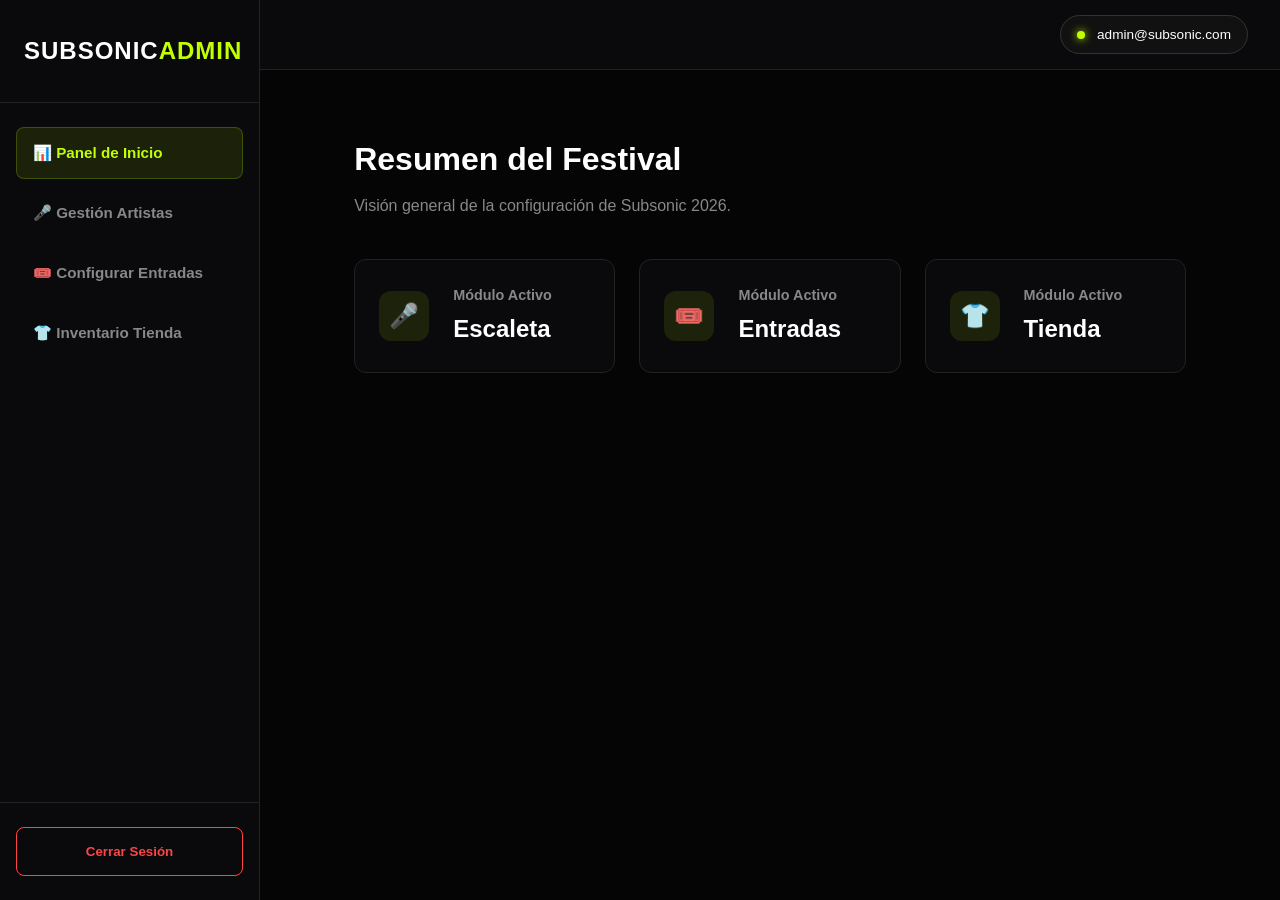
==== view/admin.html @ c521c9be "Panel de admin" ====
<!DOCTYPE html>
<html lang="es">
<head>
    <meta charset="UTF-8">
    <meta name="viewport" content="width=device-width, initial-scale=1.0">
    <title>Dashboard Admin | Subsonic</title>
    <link rel="stylesheet" href="style.css">
    <style>
        /* Estilos base del Dashboard */
        body { margin: 0; padding: 0; background-color: #050505; color: #fff; font-family: system-ui, -apple-system, sans-serif; overflow: hidden; }
        .dashboard-layout { display: flex; height: 100vh; width: 100vw; }
        
        /* Barra Lateral */
        .sidebar { width: 260px; background: #0a0a0c; border-right: 1px solid #222; display: flex; flex-direction: column; }
        .sidebar-brand { padding: 2rem 1.5rem; font-size: 1.5rem; font-weight: 800; letter-spacing: 1px; color: #fff; border-bottom: 1px solid #222; }
        .sidebar-brand span { color: #c2ff00; }
        .sidebar-nav { padding: 1.5rem 1rem; flex: 1; display: flex; flex-direction: column; gap: 0.5rem; }
        .nav-btn { display: flex; align-items: center; gap: 1rem; width: 100%; padding: 1rem; background: transparent; border: 1px solid transparent; color: #888; text-align: left; cursor: pointer; border-radius: 8px; font-size: 0.95rem; font-weight: 600; transition: all 0.2s ease; }
        .nav-btn:hover { color: #fff; background: #111; }
        .nav-btn.active { background: rgba(194, 255, 0, 0.1); color: #c2ff00; border: 1px solid rgba(194, 255, 0, 0.2); }
        .sidebar-footer { padding: 1.5rem 1rem; border-top: 1px solid #222; }
        .logout-btn { width: 100%; padding: 1rem; background: transparent; border: 1px solid #ff4444; color: #ff4444; border-radius: 8px; font-weight: bold; cursor: pointer; transition: 0.2s; }
        .logout-btn:hover { background: #ff4444; color: #fff; }

        /* Área Principal */
        .main-wrapper { flex: 1; display: flex; flex-direction: column; background: #050505; }
        .topbar { height: 70px; border-bottom: 1px solid #222; display: flex; justify-content: flex-end; align-items: center; padding: 0 2rem; background: #0a0a0c; }
        .admin-badge { display: flex; align-items: center; gap: 0.75rem; background: #111; padding: 0.5rem 1rem; border-radius: 50px; border: 1px solid #333; font-size: 0.85rem; }
        .admin-badge .dot { width: 8px; height: 8px; background: #c2ff00; border-radius: 50%; box-shadow: 0 0 8px #c2ff00; }

        /* Espacio de trabajo */
        .workspace { padding: 3rem; overflow-y: auto; height: calc(100vh - 70px); box-sizing: border-box; }
        .admin-section { display: none; animation: fadeIn 0.3s ease; }
        .admin-section.active { display: block; }
        @keyframes fadeIn { from { opacity: 0; transform: translateY(10px); } to { opacity: 1; transform: translateY(0); } }

        /* Tarjetas y Formularios */
        .section-header { margin-bottom: 2.5rem; }
        .section-header h2 { margin: 0; font-size: 2rem; font-weight: 700; }
        .section-header p { color: #888; margin-top: 0.5rem; }
        
        .card { background: #0a0a0c; border: 1px solid #222; border-radius: 12px; padding: 2.5rem; max-width: 600px; box-shadow: 0 10px 30px rgba(0,0,0,0.5); }
        .form-row { margin-bottom: 1.5rem; }
        .form-row label { display: block; margin-bottom: 0.5rem; color: #aaa; font-size: 0.85rem; text-transform: uppercase; letter-spacing: 1px; font-weight: 600; }
        .form-row input, .form-row select { width: 100%; padding: 1rem; background: #050505; border: 1px solid #333; color: white; border-radius: 8px; font-family: inherit; font-size: 1rem; box-sizing: border-box; transition: 0.2s; }
        .form-row input:focus, .form-row select:focus { outline: none; border-color: #c2ff00; box-shadow: 0 0 0 1px #c2ff00; }
        .submit-btn { background: #c2ff00; color: #000; padding: 1rem 2rem; border: none; border-radius: 8px; font-weight: 800; font-size: 1rem; width: 100%; cursor: pointer; transition: 0.2s; text-transform: uppercase; letter-spacing: 1px; }
        .submit-btn:hover { background: #a8dd00; transform: translateY(-2px); }

        /* Grid de inicio rápido */
        .stats-grid { display: grid; grid-template-columns: repeat(auto-fit, minmax(250px, 1fr)); gap: 1.5rem; margin-top: 2rem; }
        .stat-card { background: #0a0a0c; border: 1px solid #222; padding: 1.5rem; border-radius: 12px; display: flex; align-items: center; gap: 1.5rem; }
        .stat-icon { width: 50px; height: 50px; background: rgba(194, 255, 0, 0.1); color: #c2ff00; display: flex; align-items: center; justify-content: center; border-radius: 12px; font-size: 1.5rem; }
        .stat-info h4 { margin: 0; color: #888; font-size: 0.9rem; font-weight: 600; }
        .stat-info p { margin: 0.2rem 0 0 0; font-size: 1.5rem; font-weight: bold; }
    </style>
</head>
<body>

    <div class="dashboard-layout">
        <!-- BARRA LATERAL -->
        <aside class="sidebar">
            <div class="sidebar-brand">
                SUBSONIC<span>ADMIN</span>
            </div>
            <nav class="sidebar-nav">
                <button class="nav-btn active" onclick="cambiarPestana('inicio', this)">
                    📊 Panel de Inicio
                </button>
                <button class="nav-btn" onclick="cambiarPestana('artistas', this)">
                    🎤 Gestión Artistas
                </button>
                <button class="nav-btn" onclick="cambiarPestana('entradas', this)">
                    🎟️ Configurar Entradas
                </button>
                <button class="nav-btn" onclick="cambiarPestana('tienda', this)">
                    👕 Inventario Tienda
                </button>
            </nav>
            <div class="sidebar-footer">
                <button class="logout-btn" onclick="cerrarSesionAdmin()">Cerrar Sesión</button>
            </div>
        </aside>

        <!-- ÁREA PRINCIPAL -->
        <div class="main-wrapper">
            <!-- BARRA SUPERIOR -->
            <header class="topbar">
                <div class="admin-badge">
                    <span class="dot"></span>
                    admin@subsonic.com
                </div>
            </header>

            <!-- ESPACIO DE TRABAJO -->
            <main class="workspace">
                
                <!-- SECCIÓN: INICIO (Dashboard) -->
                <section id="inicio" class="admin-section active">
                    <div class="section-header">
                        <h2>Resumen del Festival</h2>
                        <p>Visión general de la configuración de Subsonic 2026.</p>
                    </div>
                    <div class="stats-grid">
                        <div class="stat-card">
                            <div class="stat-icon">🎤</div>
                            <div class="stat-info"><h4>Módulo Activo</h4><p>Escaleta</p></div>
                        </div>
                        <div class="stat-card">
                            <div class="stat-icon">🎟️</div>
                            <div class="stat-info"><h4>Módulo Activo</h4><p>Entradas</p></div>
                        </div>
                        <div class="stat-card">
                            <div class="stat-icon">👕</div>
                            <div class="stat-info"><h4>Módulo Activo</h4><p>Tienda</p></div>
                        </div>
                    </div>
                </section>

                <!-- SECCIÓN: ARTISTAS -->
                <section id="artistas" class="admin-section">
                    <div class="section-header">
                        <h2>Nuevo Artista</h2>
                        <p>Registra talento en la base de datos de la Escaleta.</p>
                    </div>
                    <div class="card">
                        <form id="form-artista">
                            <div class="form-row">
                                <label>Nombre del artista</label>
                                <input type="text" id="art-nombre" required placeholder="Ej: Arde Bogotá">
                            </div>
                            <div class="form-row">
                                <label>Género musical</label>
                                <input type="text" id="art-genero" required placeholder="Ej: Indie Rock">
                            </div>
                            <button type="submit" class="submit-btn">Guardar Artista</button>
                        </form>
                    </div>
                </section>

                <!-- SECCIÓN: ENTRADAS -->
                <section id="entradas" class="admin-section">
                    <div class="section-header">
                        <h2>Configurar Entradas</h2>
                        <p>Añade nuevos pases, precios y aforos al sistema.</p>
                    </div>
                    <div class="card">
                        <form id="form-entrada">
                            <div class="form-row">
                                <label>Tipo de Pase</label>
                                <input type="text" id="ent-nombre" required placeholder="Ej: Abono VIP 3 Días">
                            </div>
                            <div class="form-row" style="display: grid; grid-template-columns: 1fr 1fr; gap: 1rem;">
                                <div>
                                    <label>Precio (€)</label>
                                    <input type="number" id="ent-precio" step="0.01" min="0" required placeholder="120.50">
                                </div>
                                <div>
                                    <label>Stock Total (Aforo)</label>
                                    <input type="number" id="ent-cantidad" min="1" required placeholder="5000">
                                </div>
                            </div>
                            <button type="submit" class="submit-btn">Guardar Pase</button>
                        </form>
                    </div>
                </section>

                <!-- SECCIÓN: TIENDA -->
                <section id="tienda" class="admin-section">
                    <div class="section-header">
                        <h2>Alta de Producto</h2>
                        <p>Añade merchandising al inventario de la tienda oficial.</p>
                    </div>
                    <div class="card">
                        <form id="form-producto">
                            <div class="form-row">
                                <label>Nombre del artículo</label>
                                <input type="text" id="prod-nombre" required placeholder="Ej: Camiseta Oficial 2026">
                            </div>
                            <div class="form-row">
                                <label>Categoría</label>
                                <select id="prod-categoria">
                                    <option value="camiseta">Camiseta</option>
                                    <option value="sudadera">Sudadera</option>
                                    <option value="accesorio">Accesorio</option>
                                    <option value="poster">Póster</option>
                                </select>
                            </div>
                            <div class="form-row" style="display: grid; grid-template-columns: 1fr 1fr; gap: 1rem;">
                                <div>
                                    <label>Precio (€)</label>
                                    <input type="number" id="prod-precio" step="0.01" min="0" required placeholder="25.00">
                                </div>
                                <div>
                                    <label>Unidades en Stock</label>
                                    <input type="number" id="prod-stock" min="1" required placeholder="100">
                                </div>
                            </div>
                            <button type="submit" class="submit-btn">Añadir al Inventario</button>
                        </form>
                    </div>
                </section>

            </main>
        </div>
    </div>

    <script src="admin.js"></script>
</body>
</html>
---- view/style.css ----
:root {
    color-scheme: dark;
    --bg-dark: #09090d;
    --bg-card: #121219;
    --bg-card-raised: #191922;
    --text-light: #f7f7f2;
    --text-gray: #aaaab5;
    --accent-cyan: #c7ff3d;
    --accent-pink: #ff4d9d;
    --accent-purple: #9a75ff;
    --transition: 220ms ease;
}

* {
    margin: 0;
    padding: 0;
    box-sizing: border-box;
    font-family: 'Segoe UI', Roboto, Helvetica, Arial, sans-serif;
}

html {
    scroll-behavior: smooth;
}

body {
    min-height: 100vh;
    overflow-x: hidden;
    background:
        radial-gradient(ellipse at 50% -25%, rgba(116, 79, 179, 0.18), transparent 55%),
        var(--bg-dark);
    color: var(--text-light);
    line-height: 1.6;
}

.navbar {
    position: sticky;
    top: 0;
    z-index: 1000;
    display: flex;
    align-items: center;
    justify-content: space-between;
    padding: 1rem 7%;
    border-bottom: 1px solid rgba(255, 255, 255, 0.08);
    background: rgba(9, 9, 13, 0.82);
    backdrop-filter: blur(18px);
}

.logo {
    font-size: 1.15rem;
    font-weight: 900;
    letter-spacing: 0.16em;
}

.logo span {
    color: var(--accent-cyan);
}

.nav-links {
    display: flex;
    gap: 2.4rem;
    list-style: none;
}

.nav-links a {
    position: relative;
    color: var(--text-gray);
    font-size: 0.88rem;
    font-weight: 650;
    text-decoration: none;
    transition: color var(--transition);
}

.nav-links a::after {
    position: absolute;
    right: 0;
    bottom: -0.45rem;
    left: 0;
    height: 2px;
    background: var(--accent-cyan);
    content: "";
    transform: scaleX(0);
    transform-origin: left;
    transition: transform var(--transition);
}

.nav-links a:hover,
.nav-links a.active {
    color: var(--text-light);
}

.nav-links a:hover::after,
.nav-links a.active::after {
    transform: scaleX(1);
}

.menu-toggle {
    display: none;
    padding: 0.25rem;
    border: 0;
    background: none;
    color: var(--text-light);
    font-size: 1.7rem;
    cursor: pointer;
}

.hero {
    position: relative;
    display: grid;
    min-height: min(760px, 78vh);
    place-items: center;
    overflow: hidden;
    padding: 6rem 7%;
    text-align: center;
    background:
        radial-gradient(ellipse at 50% 45%, rgba(93, 54, 143, 0.25), transparent 48%),
        radial-gradient(ellipse at 17% 85%, rgba(255, 77, 157, 0.12), transparent 34%),
        radial-gradient(ellipse at 84% 14%, rgba(199, 255, 61, 0.09), transparent 32%),
        repeating-linear-gradient(0deg, transparent 0 59px, rgba(255, 255, 255, 0.025) 60px),
        repeating-linear-gradient(90deg, transparent 0 59px, rgba(255, 255, 255, 0.025) 60px);
}

.hero::before,
.hero::after {
    position: absolute;
    width: min(46vw, 620px);
    aspect-ratio: 1;
    border: 1px solid rgba(199, 255, 61, 0.12);
    border-radius: 50%;
    content: "";
    pointer-events: none;
}

.hero::before {
    box-shadow:
        0 0 0 42px rgba(199, 255, 61, 0.025),
        0 0 0 84px rgba(199, 255, 61, 0.02),
        0 0 100px rgba(154, 117, 255, 0.13);
}

.hero::after {
    width: min(31vw, 430px);
    border-color: rgba(255, 77, 157, 0.15);
    transform: rotate(35deg) scaleY(0.42);
}

.hero-content {
    position: relative;
    z-index: 1;
    max-width: 850px;
}

.badge {
    display: inline-flex;
    align-items: center;
    gap: 0.55rem;
    padding: 0.45rem 0.85rem;
    border: 1px solid rgba(199, 255, 61, 0.32);
    border-radius: 999px;
    background: rgba(199, 255, 61, 0.07);
    color: var(--accent-cyan);
    font-size: 0.72rem;
    font-weight: 800;
    letter-spacing: 0.16em;
}

.badge::before {
    width: 7px;
    height: 7px;
    border-radius: 50%;
    background: var(--accent-cyan);
    box-shadow: 0 0 12px var(--accent-cyan);
    content: "";
}

.hero h1 {
    margin: 1.5rem 0 1.2rem;
    font-size: clamp(2.7rem, 7vw, 5.8rem);
    font-weight: 950;
    letter-spacing: -0.065em;
    line-height: 0.98;
}

.gradient-text {
    display: block;
    background: linear-gradient(100deg, var(--accent-cyan) 8%, #f4ffb8 42%, var(--accent-pink) 92%);
    background-clip: text;
    -webkit-text-fill-color: transparent;
}

.hero p {
    max-width: 620px;
    margin: 0 auto 2rem;
    color: #c0bfca;
    font-size: clamp(1rem, 2vw, 1.15rem);
}

.hero-buttons {
    display: flex;
    flex-wrap: wrap;
    justify-content: center;
    gap: 0.85rem;
}

.btn {
    min-height: 52px;
    padding: 0.85rem 1.5rem;
    border: 1px solid transparent;
    border-radius: 8px;
    font-size: 0.93rem;
    font-weight: 800;
    cursor: pointer;
    transition:
        transform var(--transition),
        background-color var(--transition),
        border-color var(--transition),
        box-shadow var(--transition);
}

.btn:hover {
    transform: translateY(-3px);
}

.btn-primary {
    background: var(--accent-cyan);
    color: #10120a;
    box-shadow: 0 8px 28px rgba(199, 255, 61, 0.16);
}

.btn-primary:hover {
    background: #d8ff78;
    box-shadow: 0 12px 34px rgba(199, 255, 61, 0.27);
}

.btn-secondary {
    border-color: rgba(255, 255, 255, 0.24);
    background: rgba(255, 255, 255, 0.035);
    color: var(--text-light);
}

.btn-secondary:hover {
    border-color: rgba(255, 255, 255, 0.65);
    background: rgba(255, 255, 255, 0.08);
}

.accesos-container {
    max-width: 1320px;
    margin: 0 auto;
    padding: 2.5rem 7% 6rem;
}

.tickets-page {
    min-height: calc(100vh - 150px);
}

.tickets-hero {
    display: flex;
    min-height: 370px;
    align-items: center;
    flex-direction: column;
    justify-content: center;
    padding: 3.5rem 7% 4rem;
    background:
        radial-gradient(ellipse at 50% 60%, rgba(93, 54, 143, 0.24), transparent 52%),
        radial-gradient(ellipse at 15% 100%, rgba(255, 77, 157, 0.1), transparent 35%);
    text-align: center;
}

.back-link {
    align-self: flex-start;
    margin: 0 auto 2.2rem;
    color: var(--text-gray);
    font-size: 0.9rem;
    font-weight: 650;
    text-decoration: none;
    transition: color var(--transition);
}

.back-link:hover {
    color: var(--accent-cyan);
}

.tickets-hero h1 {
    margin: 1.2rem 0 0.8rem;
    font-size: clamp(2.5rem, 6vw, 4.7rem);
    font-weight: 950;
    letter-spacing: -0.06em;
    line-height: 1.05;
}

.tickets-hero .gradient-text {
    display: inline;
}

.tickets-hero > p {
    max-width: 600px;
    color: var(--text-gray);
}

.tickets-section {
    max-width: 1320px;
    margin: 0 auto;
    padding: 1rem 7% 5rem;
}

.tickets-heading {
    display: flex;
    align-items: end;
    justify-content: space-between;
    gap: 1.5rem;
    margin-bottom: 1.6rem;
}

.eyebrow {
    color: var(--accent-cyan);
    font-size: 0.72rem;
    font-weight: 800;
    letter-spacing: 0.16em;
}

.tickets-heading h2 {
    margin-top: 0.3rem;
    font-size: clamp(1.6rem, 3vw, 2.1rem);
    letter-spacing: -0.04em;
}

.tickets-heading > p {
    max-width: 260px;
    color: var(--text-gray);
    font-size: 0.9rem;
    text-align: right;
}

.ticket-grid {
    display: grid;
    grid-template-columns: repeat(3, minmax(0, 1fr));
    align-items: stretch;
    gap: 1.1rem;
}

.ticket-card {
    position: relative;
    display: flex;
    min-width: 0;
    flex-direction: column;
    overflow: hidden;
    padding: 1.6rem;
    border: 1px solid rgba(255, 255, 255, 0.09);
    border-radius: 14px;
    background: linear-gradient(145deg, rgba(255, 255, 255, 0.045), transparent 45%), var(--bg-card);
}

.ticket-card-featured {
    border-color: rgba(199, 255, 61, 0.38);
    background:
        radial-gradient(ellipse at 100% 0%, rgba(199, 255, 61, 0.1), transparent 45%),
        var(--bg-card);
    box-shadow: 0 14px 40px rgba(0, 0, 0, 0.2);
}

.ticket-ribbon {
    position: absolute;
    top: 1.2rem;
    right: -2.1rem;
    width: 125px;
    padding: 0.3rem 0;
    background: var(--accent-cyan);
    color: #10120a;
    font-size: 0.58rem;
    font-weight: 900;
    letter-spacing: 0.08em;
    text-align: center;
    transform: rotate(35deg);
}

.ticket-topline {
    display: flex;
    align-items: center;
    gap: 0.75rem;
    margin-bottom: 1.4rem;
}

.ticket-icon {
    display: grid;
    width: 42px;
    height: 42px;
    place-items: center;
    border: 1px solid rgba(255, 255, 255, 0.1);
    border-radius: 11px;
    background: rgba(255, 255, 255, 0.055);
    color: var(--accent-cyan);
    font-size: 1.3rem;
}

.ticket-type {
    color: var(--text-gray);
    font-size: 0.68rem;
    font-weight: 800;
    letter-spacing: 0.12em;
}

.ticket-card h3 {
    margin-bottom: 0.4rem;
    font-size: 1.35rem;
    letter-spacing: -0.035em;
}

.ticket-description {
    min-height: 3.2rem;
    color: var(--text-gray);
    font-size: 0.88rem;
}

.ticket-price {
    margin: 1.25rem 0 1rem;
    color: var(--text-light);
    font-size: 1.35rem;
    font-weight: 850;
    letter-spacing: -0.04em;
}

.ticket-price span {
    display: block;
    margin-top: 0.15rem;
    color: #888894;
    font-size: 0.72rem;
    font-weight: 500;
    letter-spacing: 0;
}

.ticket-benefits {
    display: grid;
    gap: 0.7rem;
    margin-bottom: 1.5rem;
    padding: 1rem 0 0;
    border-top: 1px solid rgba(255, 255, 255, 0.08);
    color: #c7c6d0;
    font-size: 0.82rem;
    list-style: none;
}

.ticket-benefits li {
    position: relative;
    padding-left: 1.2rem;
}

.ticket-benefits li::before {
    position: absolute;
    left: 0;
    color: var(--accent-cyan);
    content: "✓";
    font-weight: 800;
}

.ticket-button {
    display: flex;
    width: 100%;
    align-items: center;
    justify-content: center;
    margin-top: auto;
    color: var(--text-light);
    text-align: center;
    text-decoration: none;
}

.ticket-button.btn-primary {
    color: #10120a;
}

.ticket-button-alt {
    border-color: var(--accent-pink);
    background: var(--accent-pink);
    color: #210914;
    box-shadow: 0 8px 24px rgba(255, 77, 157, 0.18);
}

.ticket-button-alt:hover {
    border-color: #ff78b4;
    background: #ff78b4;
    color: #210914;
    box-shadow: 0 12px 30px rgba(255, 77, 157, 0.28);
}

.ticket-button:disabled {
    border-color: rgba(255, 255, 255, 0.1);
    background: rgba(255, 255, 255, 0.06);
    color: #8e8e98;
    cursor: not-allowed;
    box-shadow: none;
    transform: none;
}

.ticket-button.btn-primary:disabled {
    border-color: rgba(199, 255, 61, 0.17);
    background: rgba(199, 255, 61, 0.1);
    color: #b9d77c;
}

.tickets-note {
    margin-top: 1.2rem;
    color: #858590;
    font-size: 0.78rem;
    text-align: center;
}

.checkout-section {
    max-width: 1120px;
    margin: 0 auto;
    padding: 1rem 7% 5rem;
}

.checkout-heading {
    margin-bottom: 1.5rem;
}

.checkout-heading h2,
.checkout-summary h2 {
    margin-top: 0.3rem;
    font-size: clamp(1.6rem, 3vw, 2.1rem);
    letter-spacing: -0.04em;
}

.checkout-heading > p,
.checkout-summary > p {
    margin-top: 0.4rem;
    color: var(--text-gray);
    font-size: 0.88rem;
}

.checkout-layout {
    display: grid;
    grid-template-columns: minmax(0, 1.6fr) minmax(240px, 0.8fr);
    align-items: start;
    gap: 1.2rem;
}

.checkout-form,
.checkout-summary {
    padding: clamp(1rem, 3vw, 1.6rem);
    border: 1px solid rgba(255, 255, 255, 0.09);
    border-radius: 14px;
    background: var(--bg-card);
}

.checkout-fieldset {
    display: grid;
    gap: 1rem;
    margin-bottom: 1.5rem;
    padding: 0;
    border: 0;
}

.checkout-fieldset legend {
    width: 100%;
    margin-bottom: 1rem;
    padding-bottom: 0.55rem;
    border-bottom: 1px solid rgba(255, 255, 255, 0.1);
    font-size: 1.08rem;
    font-weight: 800;
}

.checkout-field {
    display: grid;
    min-width: 0;
    gap: 0.4rem;
}

.checkout-field label {
    font-size: 0.86rem;
    font-weight: 700;
}

.checkout-field input,
.checkout-field select {
    width: 100%;
    min-height: 46px;
    padding: 0.7rem 0.8rem;
    border: 1px solid rgba(255, 255, 255, 0.15);
    border-radius: 8px;
    background: #0c0c12;
    color: var(--text-light);
    font-size: 0.95rem;
}

.checkout-field input::placeholder {
    color: #858590;
}

.checkout-field small {
    color: var(--text-gray);
    font-size: 0.76rem;
}

.checkout-note {
    color: var(--text-gray);
    font-size: 0.82rem;
}

.checkout-note a {
    color: var(--accent-cyan);
    font-weight: 750;
}

.checkout-card-row {
    display: grid;
    grid-template-columns: repeat(2, minmax(0, 1fr));
    gap: 0.8rem;
}

.checkout-submit {
    width: 100%;
}

.checkout-message {
    min-height: 1.5rem;
    margin-top: 0.8rem;
    color: #ff9fbd;
    font-size: 0.85rem;
}

.checkout-message.is-success {
    color: var(--accent-cyan);
}

.checkout-summary {
    position: sticky;
    top: 100px;
}

.checkout-summary dl {
    margin: 1.4rem 0 1rem;
}

.checkout-summary dl > div {
    display: flex;
    justify-content: space-between;
    gap: 1rem;
    padding: 0.8rem 0;
    border-bottom: 1px solid rgba(255, 255, 255, 0.08);
    font-size: 0.87rem;
}

.checkout-summary dt {
    color: var(--text-gray);
}

.checkout-summary dd {
    font-weight: 700;
    text-align: right;
}

.checkout-summary .checkout-total dd {
    color: var(--accent-cyan);
}

.checkout-summary .back-link {
    display: inline-block;
    margin: 1.2rem 0 0;
}

[hidden] {
    display: none !important;
}

.account-section {
    max-width: 1320px;
    margin: 0 auto;
    padding: 1rem 7% 5rem;
}

.account-heading {
    margin-bottom: 1.4rem;
}

.account-heading h2 {
    margin-top: 0.3rem;
    font-size: clamp(1.6rem, 3vw, 2.1rem);
    letter-spacing: -0.04em;
}

.account-tabs {
    display: grid;
    grid-template-columns: repeat(2, minmax(0, 1fr));
    gap: 0.5rem;
    margin-bottom: 0.8rem;
}

.account-tab {
    min-height: 46px;
    border: 1px solid rgba(255, 255, 255, 0.12);
    border-radius: 8px;
    background: var(--bg-card);
    color: var(--text-gray);
    font-size: 0.9rem;
    font-weight: 750;
    cursor: pointer;
    transition: color var(--transition), background-color var(--transition), border-color var(--transition);
}

.account-tab.active {
    border-color: var(--accent-cyan);
    background: rgba(199, 255, 61, 0.1);
    color: var(--accent-cyan);
}

.account-panel,
.profile-panel {
    padding: clamp(1rem, 3vw, 1.6rem);
    border: 1px solid rgba(255, 255, 255, 0.09);
    border-radius: 14px;
    background: var(--bg-card);
}

.profile-panel {
    display: grid;
    gap: 1.5rem;
    padding: 0;
    border: 0;
    background: transparent;
}

.profile-panel[hidden] {
    display: none;
}

.account-form {
    display: grid;
    gap: 1rem;
}

.account-form-row {
    display: grid;
    grid-template-columns: repeat(2, minmax(0, 1fr));
    gap: 0.9rem;
}

.account-submit {
    width: 100%;
    margin-top: 0.3rem;
}

.account-message {
    min-height: 1.5rem;
    margin-top: 0.9rem;
    color: #ff9fbd;
    font-size: 0.88rem;
}

.account-message.is-success {
    color: var(--accent-cyan);
}

.account-note {
    margin-top: 0.5rem;
    color: #858590;
    font-size: 0.76rem;
}

.profile-header {
    display: flex;
    align-items: center;
    gap: 1rem;
    min-height: 92px;
    padding: 0 0 1rem;
    border-bottom: 1px solid rgba(255, 255, 255, 0.09);
}

.profile-avatar {
    display: grid;
    width: 58px;
    height: 58px;
    flex: 0 0 auto;
    place-items: center;
    border: 1px solid rgba(199, 255, 61, 0.28);
    border-radius: 50%;
    background: rgba(199, 255, 61, 0.1);
    color: var(--accent-cyan);
    font-size: 1.5rem;
}

.profile-card-heading {
    min-width: 0;
    flex: 1;
}

.profile-card-heading h3 {
    margin-top: 0.15rem;
    overflow-wrap: anywhere;
    font-size: 1.1rem;
}

.profile-card-heading p {
    color: var(--text-gray);
    font-size: 0.84rem;
    overflow-wrap: anywhere;
}

.profile-logout {
    padding: 0.65rem 0.9rem;
    color: var(--text-light);
    font-size: 0.8rem;
}

.account-dashboard {
    display: grid;
    grid-template-columns: repeat(12, minmax(0, 1fr));
    align-items: start;
    gap: 1rem;
}

.dashboard-title h3 {
    margin-top: 0.25rem;
    font-size: 1.35rem;
}

.dashboard-section {
    min-width: 0;
    padding: 1.2rem;
    border: 1px solid rgba(255, 255, 255, 0.09);
    border-radius: 12px;
    background: rgba(255, 255, 255, 0.025);
}

.dashboard-section h4 {
    margin-bottom: 0.65rem;
    font-size: 1.02rem;
}

.dashboard-title {
    grid-column: 1 / -1;
}

.profile-edit-section {
    grid-column: span 5;
}

.tickets-dashboard-section {
    grid-column: span 7;
}

.schedule-dashboard-section {
    grid-column: span 8;
}

.wallet-section {
    grid-column: span 4;
}

.dashboard-hint,
.dashboard-status {
    color: var(--text-gray);
    font-size: 0.82rem;
}

.dashboard-status.is-success {
    color: var(--accent-cyan);
}

.account-ticket-list,
.account-day-card ul {
    display: grid;
    gap: 0.6rem;
    margin-top: 0.8rem;
    list-style: none;
}

.account-ticket-list li {
    display: grid;
    gap: 0.15rem;
    padding: 0.8rem;
    border: 1px solid rgba(255, 255, 255, 0.08);
    border-radius: 8px;
    background: rgba(255, 255, 255, 0.025);
}

.account-ticket-list strong {
    color: var(--accent-cyan);
    font-size: 0.88rem;
}

.account-ticket-list span {
    font-size: 0.86rem;
    font-weight: 700;
}

.account-ticket-list small {
    color: var(--text-gray);
    font-size: 0.76rem;
}

.account-schedule {
    display: grid;
    grid-template-columns: repeat(3, minmax(0, 1fr));
    gap: 0.75rem;
    margin-top: 0.8rem;
}

.account-day-card {
    min-width: 0;
    padding: 0.85rem;
    border: 1px solid rgba(154, 117, 255, 0.2);
    border-radius: 9px;
    background: rgba(154, 117, 255, 0.045);
}

.account-day-card h5 {
    color: var(--accent-cyan);
    font-size: 0.9rem;
}

.account-day-card ul {
    gap: 0.55rem;
}

.account-day-card li {
    display: grid;
    gap: 0.05rem;
}

.account-day-card li strong {
    color: #c2adff;
    font-size: 0.7rem;
}

.account-day-card li span {
    font-size: 0.78rem;
    font-weight: 700;
    overflow-wrap: anywhere;
}

.account-day-card li small {
    color: var(--text-gray);
    font-size: 0.68rem;
}

.wallet-heading {
    display: flex;
    align-items: center;
    justify-content: space-between;
    gap: 1rem;
    margin-bottom: 0.5rem;
}

.wallet-heading h4 {
    margin: 0.2rem 0 0;
}

.wallet-balance {
    color: var(--accent-cyan);
    font-size: clamp(1.4rem, 4vw, 2rem);
    font-weight: 900;
    white-space: nowrap;
}

.wallet-form {
    display: grid;
    grid-template-columns: minmax(0, 1fr) auto;
    align-items: end;
    gap: 0.8rem;
    margin-top: 1rem;
}

.wallet-form .btn {
    min-height: 46px;
}

.stage-grid {
    display: grid;
    grid-template-columns: repeat(3, minmax(0, 1fr));
    gap: 1.6rem;
}

.stage-card,
.shop-card {
    min-width: 0;
    overflow: hidden;
    border: 1px solid rgba(255, 255, 255, 0.09);
    border-radius: 14px;
    background: var(--bg-card);
}

.stage-card {
    background:
        linear-gradient(145deg, rgba(255, 255, 255, 0.035), transparent 45%),
        var(--bg-card-raised);
    box-shadow:
        0 5px 0 rgba(154, 117, 255, 0.22),
        0 10px 0 rgba(199, 255, 61, 0.1),
        0 14px 24px rgba(0, 0, 0, 0.25);
    transition: transform var(--transition), border-color var(--transition), box-shadow var(--transition);
}

.stage-card:hover {
    z-index: 1;
    transform: scale(1.04);
    border-color: rgba(199, 255, 61, 0.32);
    box-shadow:
        0 5px 0 rgba(154, 117, 255, 0.3),
        0 10px 0 rgba(199, 255, 61, 0.15),
        0 16px 32px rgba(0, 0, 0, 0.4);
}

.stage-visual {
    position: relative;
    display: grid;
    aspect-ratio: 16 / 9;
    min-height: 155px;
    overflow: hidden;
    place-items: center;
    background:
        repeating-linear-gradient(90deg, transparent 0 27px, rgba(255, 255, 255, 0.06) 28px 29px),
        radial-gradient(ellipse at 50% 110%, rgba(199, 255, 61, 0.3), transparent 55%),
        #15151e;
}

.stage-visual img {
    position: absolute;
    inset: 0;
    width: 100%;
    height: 100%;
    object-fit: cover;
}

.stage-visual-underground {
    background:
        repeating-linear-gradient(0deg, transparent 0 23px, rgba(255, 255, 255, 0.045) 24px 25px),
        radial-gradient(ellipse at 50% 70%, rgba(154, 117, 255, 0.42), transparent 55%),
        #15131d;
}

.stage-visual-chill {
    background:
        repeating-linear-gradient(135deg, transparent 0 24px, rgba(255, 255, 255, 0.04) 25px 26px),
        radial-gradient(ellipse at 50% 80%, rgba(62, 187, 174, 0.3), transparent 60%),
        #11191a;
}

.stage-content {
    padding: 1.35rem;
}

.stage-label,
.shop-category {
    color: var(--accent-cyan);
    font-size: 0.64rem;
    font-weight: 800;
    letter-spacing: 0.13em;
}

.stage-content h3 {
    margin: 0.3rem 0 0.45rem;
    font-size: 1.2rem;
    letter-spacing: -0.035em;
}

.stage-content > p,
.shop-card-content > p {
    color: var(--text-gray);
    font-size: 0.84rem;
}

.stage-status {
    display: flex;
    align-items: center;
    gap: 0.5rem;
    margin-top: 1.15rem;
    padding-top: 0.85rem;
    border-top: 1px solid rgba(255, 255, 255, 0.08);
    color: #b6b5c0;
    font-size: 0.73rem;
}

.stage-status span {
    width: 7px;
    height: 7px;
    flex: 0 0 auto;
    border-radius: 50%;
    background: var(--accent-pink);
    box-shadow: 0 0 10px rgba(255, 77, 157, 0.55);
}

.schedule-notice,
.cashless-notice {
    display: flex;
    align-items: flex-start;
    gap: 1rem;
    margin-top: 1.4rem;
    padding: 1.25rem 1.4rem;
    border: 1px solid rgba(154, 117, 255, 0.22);
    border-radius: 12px;
    background: rgba(154, 117, 255, 0.06);
}

.schedule-notice-icon,
.cashless-icon {
    display: grid;
    width: 40px;
    height: 40px;
    flex: 0 0 auto;
    place-items: center;
    border-radius: 10px;
    background: rgba(154, 117, 255, 0.13);
    color: #c2adff;
    font-size: 1.3rem;
}

.schedule-notice h3,
.cashless-notice h3 {
    margin: 0.1rem 0 0.2rem;
    font-size: 0.96rem;
}

.schedule-notice p,
.cashless-notice p {
    color: var(--text-gray);
    font-size: 0.81rem;
}

.shop-grid {
    display: grid;
    grid-template-columns: repeat(4, minmax(0, 1fr));
    gap: 1.1rem;
}

.shop-card {
    display: flex;
    flex-direction: column;
    transition: transform var(--transition), border-color var(--transition);
}

.shop-card:hover {
    transform: translateY(-4px);
    border-color: rgba(199, 255, 61, 0.32);
}

.shop-art {
    display: grid;
    min-height: 190px;
    overflow: hidden;
    place-items: center;
    background:
        radial-gradient(ellipse at 50% 45%, rgba(199, 255, 61, 0.2), transparent 55%),
        #191922;
    color: var(--text-light);
    text-align: center;
}

.shop-art span {
    font-size: 1.5rem;
    font-weight: 950;
    letter-spacing: 0.09em;
    line-height: 1;
    text-shadow: 0 4px 24px rgba(199, 255, 61, 0.23);
    transform: rotate(-8deg);
}

.shop-art-shirt span {
    display: grid;
    width: 124px;
    height: 142px;
    place-items: center;
    border: 1px solid rgba(255, 255, 255, 0.12);
    border-radius: 36px 36px 17px 17px;
    background: linear-gradient(145deg, #343443, #20202a);
    color: var(--accent-cyan);
    font-size: 1.25rem;
}

.shop-art-hoodie {
    background:
        radial-gradient(ellipse at 50% 45%, rgba(154, 117, 255, 0.23), transparent 55%),
        #191922;
}

.shop-art-hoodie span {
    padding: 2.3rem 1.8rem;
    border: 1px solid rgba(255, 255, 255, 0.1);
    border-radius: 20px 20px 12px 12px;
    background: linear-gradient(145deg, #383543, #24222d);
    font-size: 0.9rem;
    line-height: 1.5;
}

.shop-art-hoodie small {
    color: var(--accent-cyan);
    font-size: 0.55rem;
}

.shop-art-poster {
    background:
        radial-gradient(ellipse at 50% 45%, rgba(255, 77, 157, 0.23), transparent 55%),
        #191922;
}

.shop-art-poster span {
    display: grid;
    width: 112px;
    height: 150px;
    place-items: center;
    border: 1px solid rgba(255, 255, 255, 0.13);
    background:
        repeating-linear-gradient(0deg, transparent 0 12px, rgba(255, 255, 255, 0.04) 13px),
        linear-gradient(145deg, #391b37, #171a2a);
    color: #ffd1e6;
    font-size: 0.87rem;
}

.shop-art-kit {
    background:
        radial-gradient(ellipse at 50% 45%, rgba(62, 187, 174, 0.22), transparent 55%),
        #191922;
}

.shop-art-kit span {
    padding: 1.7rem 1rem;
    border: 1px solid rgba(255, 255, 255, 0.12);
    border-radius: 50%;
    background: rgba(18, 25, 26, 0.8);
    color: #a6f4df;
    font-size: 0.8rem;
}

.shop-art-tote {
    background:
        radial-gradient(ellipse at 50% 45%, rgba(255, 77, 157, 0.24), transparent 55%),
        #191922;
}

.shop-art-cap {
    background:
        radial-gradient(ellipse at 50% 45%, rgba(199, 255, 61, 0.22), transparent 55%),
        #191922;
}

.shop-art-bottle {
    background:
        radial-gradient(ellipse at 50% 45%, rgba(62, 187, 174, 0.25), transparent 55%),
        #191922;
}

.shop-art-glasses {
    background:
        radial-gradient(ellipse at 50% 45%, rgba(154, 117, 255, 0.28), transparent 55%),
        #191922;
}

.shop-art-wristband {
    background:
        radial-gradient(ellipse at 50% 45%, rgba(255, 77, 157, 0.2), transparent 55%),
        #191922;
}

.shop-art-bag {
    background:
        radial-gradient(ellipse at 50% 45%, rgba(199, 255, 61, 0.18), transparent 55%),
        #191922;
}

.shop-art-earplugs {
    background:
        radial-gradient(ellipse at 50% 45%, rgba(154, 117, 255, 0.24), transparent 55%),
        #191922;
}

.shop-art-fan {
    background:
        radial-gradient(ellipse at 50% 45%, rgba(62, 187, 174, 0.22), transparent 55%),
        #191922;
}

.shop-card-content {
    display: flex;
    flex: 1;
    flex-direction: column;
    padding: 1.15rem;
}

.shop-card-content h3 {
    margin: 0.3rem 0;
    font-size: 1rem;
    letter-spacing: -0.025em;
}

.shop-card-content > p {
    flex: 1;
    min-height: 3.1rem;
    font-size: 0.79rem;
}

.shop-card-footer {
    display: grid;
    grid-template-columns: 1fr;
    align-items: center;
    gap: 0.5rem;
    margin-top: 1rem;
    padding-top: 0.8rem;
    border-top: 1px solid rgba(255, 255, 255, 0.08);
}

.shop-price {
    color: var(--text-light);
    font-size: 0.83rem;
    font-weight: 750;
}

.shop-buy-button {
    display: flex;
    min-height: 42px;
    align-items: center;
    justify-content: center;
    padding: 0.55rem 0.8rem;
    background: var(--accent-cyan);
    color: #10120a;
    font-size: 0.82rem;
    text-decoration: none;
}

.shop-buy-button:hover {
    background: #d8ff78;
}

.cashless-notice {
    border-color: rgba(199, 255, 61, 0.2);
    background: rgba(199, 255, 61, 0.045);
}

.cashless-icon {
    background: rgba(199, 255, 61, 0.1);
    color: var(--accent-cyan);
}

.cashless-notice .eyebrow {
    font-size: 0.62rem;
}

.section-title {
    margin-bottom: 2rem;
    font-size: clamp(1.65rem, 3vw, 2.2rem);
    font-weight: 850;
    letter-spacing: -0.045em;
    text-align: center;
}

.cards-grid {
    display: grid;
    grid-template-columns: repeat(auto-fit, minmax(min(100%, 275px), 1fr));
    gap: 1.15rem;
}

.card {
    position: relative;
    min-height: 285px;
    overflow: hidden;
    display: flex;
    flex-direction: column;
    align-items: flex-start;
    padding: 1.8rem;
    border: 1px solid rgba(255, 255, 255, 0.09);
    border-radius: 14px;
    background: linear-gradient(145deg, rgba(255, 255, 255, 0.055), transparent 55%), var(--bg-card);
    cursor: pointer;
    transition:
        transform var(--transition),
        border-color var(--transition),
        background-color var(--transition),
        box-shadow var(--transition);
}

.card::after {
    position: absolute;
    top: -55px;
    right: -65px;
    width: 170px;
    height: 170px;
    border-radius: 50%;
    background: var(--card-glow, rgba(199, 255, 61, 0.16));
    content: "";
    filter: blur(60px);
    opacity: 0.65;
    transition: opacity var(--transition);
}

.card:nth-child(2) {
    --card-glow: rgba(154, 117, 255, 0.2);
}

.card:nth-child(3) {
    --card-glow: rgba(255, 77, 157, 0.18);
}

.card:hover {
    transform: translateY(-6px);
    border-color: rgba(199, 255, 61, 0.42);
    background-color: var(--bg-card-raised);
    box-shadow: 0 18px 45px rgba(0, 0, 0, 0.28);
}

.card:hover::after {
    opacity: 1;
}

.card-icon,
.card h3,
.card p,
.card-link {
    margin-top: auto;
    color: var(--accent-cyan);
    font-size: 0.88rem;
    font-weight: 800;
    position: relative; /* Añadido */
    padding-bottom: 3px; /* Añadido */
    transition: transform var(--transition);
}

/* Creamos la línea invisible debajo */
.card-link::after {
    content: '';
    position: absolute;
    width: 100%;
    height: 2px;
    bottom: 0;
    left: 0;
    background-color: var(--accent-cyan);
    transform: scaleX(0);
    transform-origin: right;
    transition: transform 0.4s ease;
}

/* Al pasar el ratón por la tarjeta, la línea se despliega */
.card:hover .card-link::after {
    transform: scaleX(1);
    transform-origin: left;
}

.card-icon {
    display: grid;
    width: 52px;
    height: 52px;
    margin-bottom: 1.25rem;
    place-items: center;
    border: 1px solid rgba(255, 255, 255, 0.1);
    border-radius: 12px;
    background: rgba(255, 255, 255, 0.055);
    font-size: 1.7rem;
}

.card h3 {
    margin-bottom: 0.55rem;
    font-size: 1.2rem;
    letter-spacing: -0.025em;
}

.card p {
    margin-bottom: 1.3rem;
    color: var(--text-gray);
    font-size: 0.91rem;
}

.card-link {
    margin-top: auto;
    color: var(--accent-cyan);
    font-size: 0.88rem;
    font-weight: 800;
    transition: transform var(--transition);
}

.card:hover .card-link {
    transform: translateX(5px);
}

.toast {
    position: fixed;
    right: 24px;
    bottom: 24px;
    z-index: 1100;
    padding: 0.9rem 1.2rem;
    border: 1px solid rgba(199, 255, 61, 0.28);
    border-radius: 10px;
    background: #1a2010;
    color: var(--accent-cyan);
    font-weight: 700;
    box-shadow: 0 12px 35px rgba(0, 0, 0, 0.4);
    opacity: 0;
    pointer-events: none;
    transform: translateY(12px);
    transition: opacity var(--transition), transform var(--transition);
}

.toast.show {
    opacity: 1;
    transform: translateY(0);
}

footer {
    padding: 1.6rem 1rem;
    border-top: 1px solid rgba(255, 255, 255, 0.08);
    color: #858590;
    font-size: 0.82rem;
    text-align: center;
}

:focus-visible {
    outline: 2px solid var(--accent-cyan);
    outline-offset: 4px;
}

@media (max-width: 768px) {
    .navbar {
        padding: 0.9rem 5%;
    }

    .menu-toggle {
        display: block;
    }

    .nav-links {
        position: absolute;
        top: 100%;
        right: 0;
        left: 0;
        display: none;
        flex-direction: column;
        gap: 0;
        padding: 0.5rem 5% 1rem;
        border-bottom: 1px solid rgba(255, 255, 255, 0.08);
        background: rgba(12, 12, 18, 0.97);
        text-align: center;
    }

    .nav-links.active {
        display: flex;
    }

    .nav-links a {
        display: block;
        padding: 0.8rem;
    }

    .nav-links a::after {
        right: 35%;
        bottom: 0.45rem;
        left: 35%;
    }

    .hero {
        min-height: 660px;
        min-height: min(700px, 82svh);
        padding: 5rem 6%;
    }

    .hero::before {
        width: 82vw;
    }

    .hero::after {
        width: 58vw;
    }

    .accesos-container {
        padding: 2.5rem 5% 4rem;
    }

    .tickets-hero {
        min-height: 340px;
        padding-right: 5%;
        padding-left: 5%;
    }

    .tickets-section {
        padding-right: 5%;
        padding-left: 5%;
    }

    .account-section {
        padding-right: 5%;
        padding-left: 5%;
    }

    .account-form-row {
        grid-template-columns: 1fr;
    }

    .profile-header {
        align-items: flex-start;
        flex-wrap: wrap;
    }

    .profile-logout {
        margin-left: auto;
    }

    .profile-edit-section,
    .tickets-dashboard-section,
    .schedule-dashboard-section,
    .wallet-section {
        grid-column: 1 / -1;
    }

    .account-schedule {
        grid-template-columns: repeat(3, minmax(0, 1fr));
    }

    .wallet-form {
        grid-template-columns: 1fr;
    }

    .ticket-grid {
        grid-template-columns: 1fr;
    }

    .checkout-layout {
        grid-template-columns: 1fr;
    }

    .checkout-summary {
        position: static;
    }

    .stage-grid {
        grid-template-columns: 1fr;
    }

    .shop-grid {
        grid-template-columns: repeat(2, minmax(0, 1fr));
    }

    .ticket-description {
        min-height: 0;
    }
}

@media (max-width: 480px) {
    .hero {
        min-height: 620px;
        min-height: 80svh;
    }

    .hero-buttons {
        align-items: stretch;
        flex-direction: column;
    }

    .btn {
        width: 100%;
    }

    .card {
        min-height: 260px;
    }

    .tickets-hero {
        min-height: 320px;
    }

    .tickets-heading {
        align-items: flex-start;
        flex-direction: column;
        gap: 0.5rem;
    }

    .tickets-heading > p {
        text-align: left;
    }

    .shop-grid {
        grid-template-columns: 1fr;
    }

    .account-schedule {
        grid-template-columns: 1fr;
    }

    .shop-art {
        min-height: 220px;
    }

    .toast {
        right: 16px;
        bottom: 16px;
        left: 16px;
        text-align: center;
    }
}

@media (prefers-reduced-motion: reduce) {
    *,
    *::before,
    *::after {
        scroll-behavior: auto !important;
        transition-duration: 0.01ms !important;
    }
}

.admin-section {
    max-width: 1440px;
    margin: 0 auto;
    padding: 1rem 5% 5rem;
}

.admin-grid {
    display: grid;
    grid-template-columns: repeat(2, minmax(0, 1fr));
    align-items: start;
    gap: 1.2rem;
}

.admin-panel {
    min-width: 0;
    padding: clamp(1rem, 2.5vw, 1.6rem);
    border: 1px solid rgba(255, 255, 255, 0.09);
    border-radius: 14px;
    background: var(--bg-card);
}

.admin-panel .account-heading {
    margin-bottom: 1.2rem;
}

.admin-form-row {
    display: grid;
    grid-template-columns: repeat(2, minmax(0, 1fr));
    gap: 0.8rem;
}

.admin-panel .checkout-field textarea {
    width: 100%;
    min-height: 92px;
    padding: 0.7rem 0.8rem;
    border: 1px solid rgba(255, 255, 255, 0.15);
    border-radius: 8px;
    background: #0c0c12;
    color: var(--text-light);
    font: inherit;
    resize: vertical;
}

.admin-form-actions,
.admin-item-actions {
    display: flex;
    flex-wrap: wrap;
    gap: 0.55rem;
}

.admin-form-actions {
    margin-top: 1rem;
}

.admin-form-actions .btn {
    min-height: 44px;
}

.admin-message {
    min-height: 1.5rem;
    margin-top: 0.65rem;
    color: #ff9fbd;
    font-size: 0.85rem;
}

.admin-message.is-success {
    color: var(--accent-cyan);
}

.admin-list-heading {
    display: flex;
    align-items: center;
    justify-content: space-between;
    gap: 0.75rem;
    margin: 1.4rem 0 0.75rem;
    padding-top: 1rem;
    border-top: 1px solid rgba(255, 255, 255, 0.08);
}

.admin-list-heading h3 {
    font-size: 1rem;
}

.admin-refresh {
    min-height: 36px;
    padding: 0.4rem 0.7rem;
    font-size: 0.75rem;
}

.admin-list {
    display: grid;
    gap: 0.65rem;
}

.admin-item {
    min-width: 0;
    padding: 0.9rem;
    border: 1px solid rgba(255, 255, 255, 0.08);
    border-radius: 10px;
    background: rgba(255, 255, 255, 0.025);
}

.admin-item-heading {
    display: flex;
    align-items: flex-start;
    justify-content: space-between;
    gap: 0.8rem;
}

.admin-item-heading h4 {
    overflow-wrap: anywhere;
    font-size: 0.95rem;
}

.admin-item-meta,
.admin-description {
    display: block;
    margin-top: 0.2rem;
    color: var(--text-gray);
    font-size: 0.78rem;
}

.admin-description {
    margin-top: 0.65rem;
}

.admin-state {
    flex: 0 0 auto;
    padding: 0.2rem 0.5rem;
    border: 1px solid rgba(199, 255, 61, 0.25);
    border-radius: 999px;
    color: var(--accent-cyan);
    font-size: 0.68rem;
    font-weight: 750;
}

.admin-schedule {
    display: flex;
    align-items: center;
    justify-content: space-between;
    gap: 0.7rem;
    margin-top: 0.75rem;
    padding-top: 0.65rem;
    border-top: 1px solid rgba(255, 255, 255, 0.07);
}

.admin-schedule p {
    color: #c7c6d0;
    font-size: 0.79rem;
}

.admin-action {
    flex: 0 0 auto;
    padding: 0.35rem 0.55rem;
    border: 1px solid rgba(199, 255, 61, 0.28);
    border-radius: 6px;
    background: transparent;
    color: var(--accent-cyan);
    font-size: 0.73rem;
    font-weight: 750;
    cursor: pointer;
}

.admin-action.is-danger {
    border-color: rgba(255, 77, 157, 0.35);
    color: #ff8ab9;
}

.admin-error {
    color: #ff9fbd;
    font-size: 0.88rem;
}

@media (max-width: 900px) {
    .admin-grid {
        grid-template-columns: 1fr;
    }
}

@media (max-width: 480px) {
    .admin-form-row {
        grid-template-columns: 1fr;
    }

    .admin-form-actions .btn {
        width: 100%;
    }
}

/* Transición suave para el icono */
.card-icon {
    transition: transform 0.4s cubic-bezier(0.175, 0.885, 0.32, 1.275), 
                box-shadow 0.4s ease, 
                color 0.3s ease;
}

/* Efecto al hacer hover en la tarjeta */
.card:hover .card-icon {
    transform: translateY(-8px) scale(1.1);
    color: var(--text-light);
    box-shadow: 0 12px 25px var(--card-glow);
    border-color: rgba(255, 255, 255, 0.3);
}

@keyframes fadeInUp {
    0% {
        opacity: 0;
        transform: translateY(40px);
    }
    100% {
        opacity: 1;
        transform: translateY(0);
    }
}

/* Aplicamos la animación a las tarjetas por defecto */
.card {
    opacity: 0;
    animation: fadeInUp 0.8s cubic-bezier(0.2, 0.8, 0.2, 1) forwards;
}

/* Retrasamos la entrada de cada tarjeta para el efecto cascada */
.card:nth-child(1) { animation-delay: 0.1s; }
.card:nth-child(2) { animation-delay: 0.25s; }
.card:nth-child(3) { animation-delay: 0.4s; }
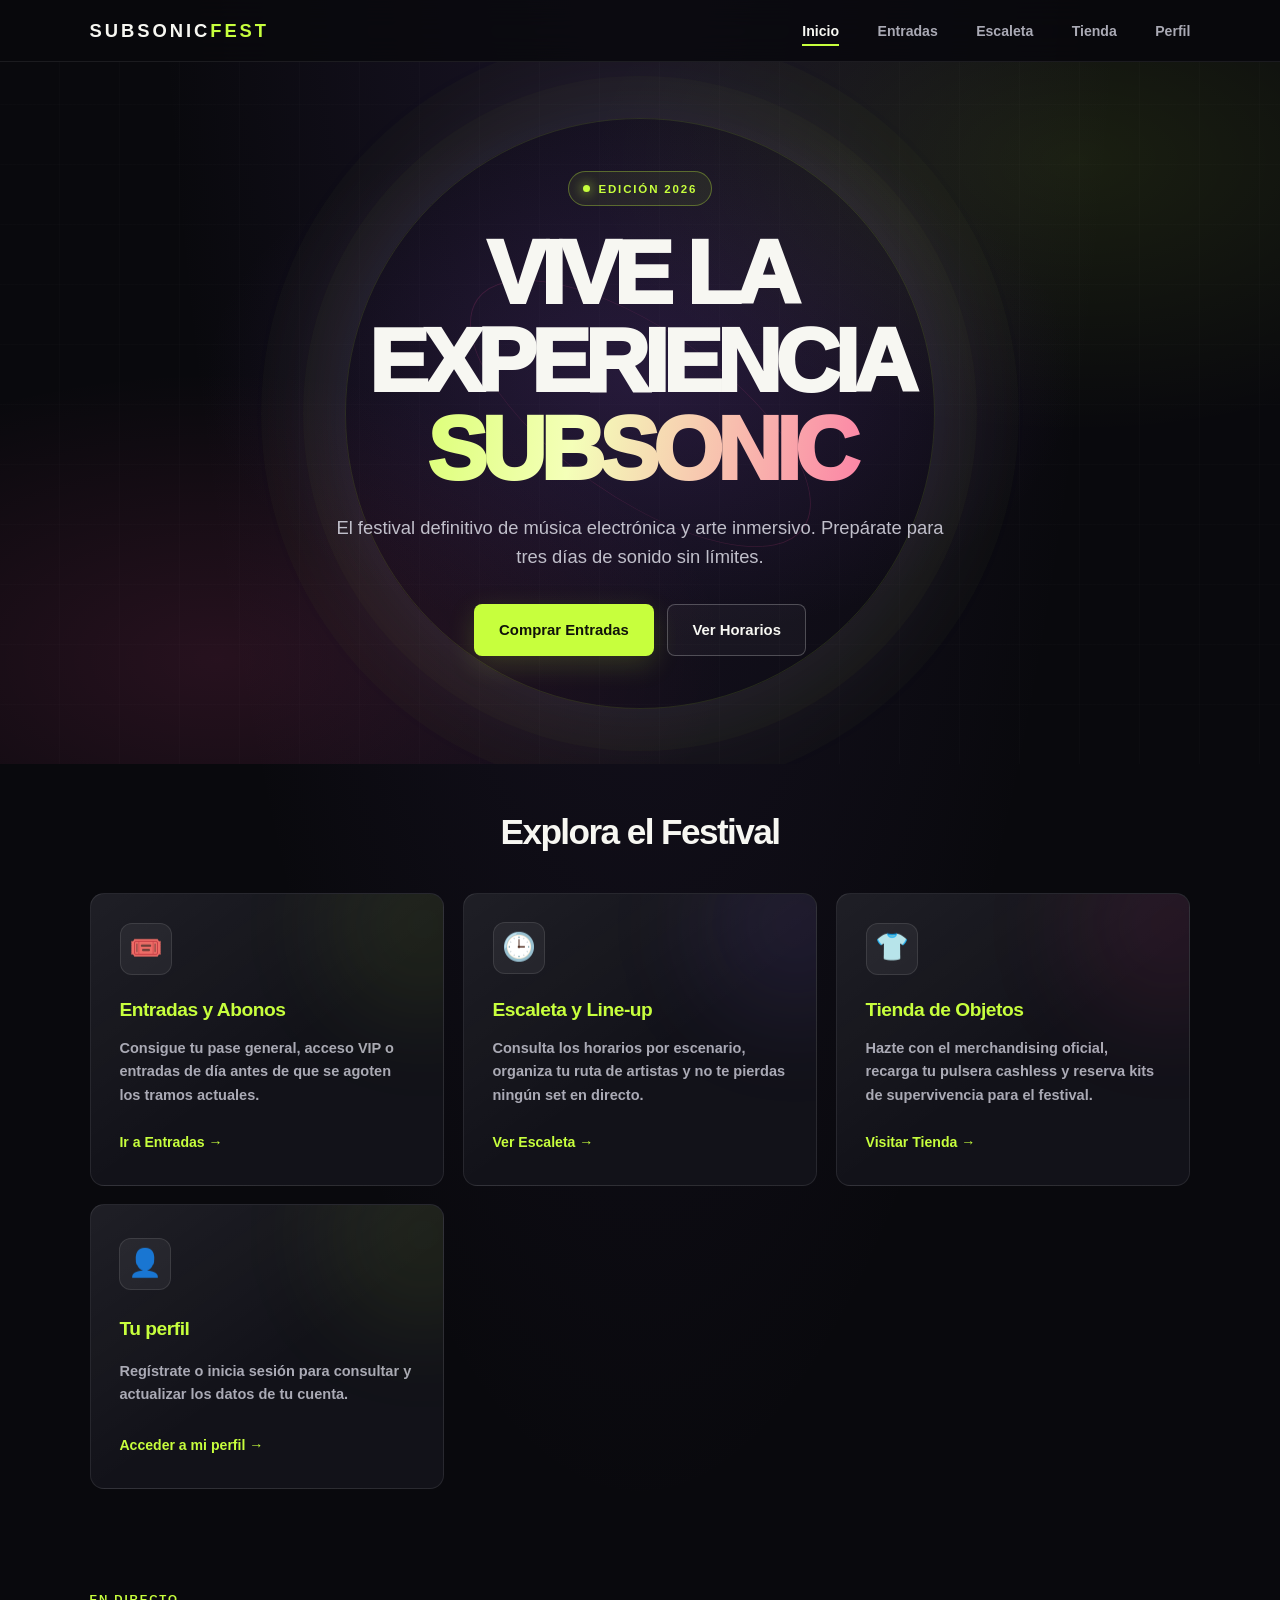
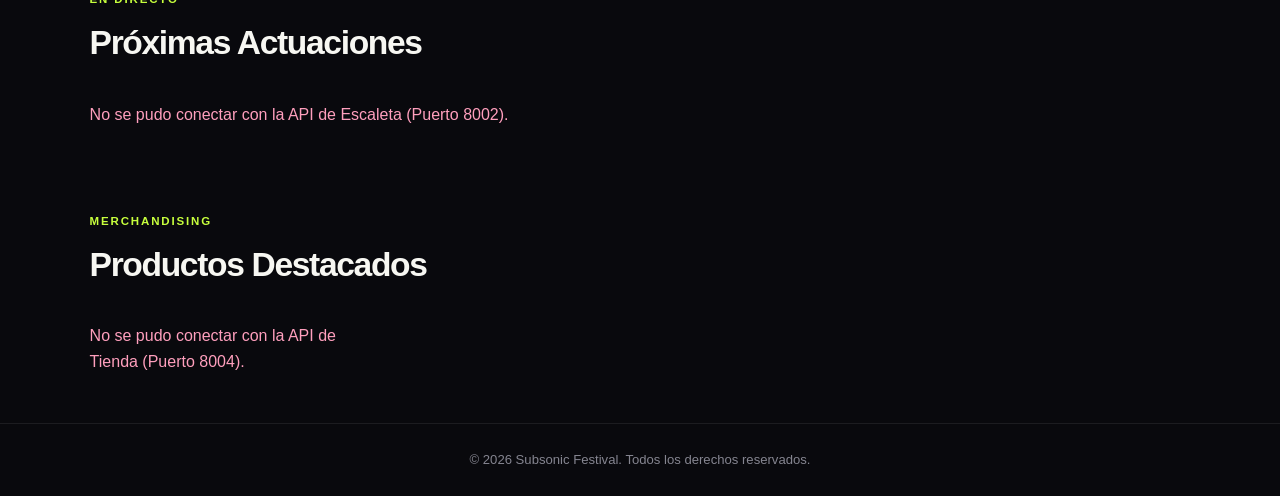
==== commit 67901a25: "Mejora de panel de admin" ====
--- a/view/admin.html
+++ b/view/admin.html
@@ -6,11 +6,8 @@
     <title>Dashboard Admin | Subsonic</title>
     <link rel="stylesheet" href="style.css">
     <style>
-        /* Estilos base del Dashboard */
         body { margin: 0; padding: 0; background-color: #050505; color: #fff; font-family: system-ui, -apple-system, sans-serif; overflow: hidden; }
         .dashboard-layout { display: flex; height: 100vh; width: 100vw; }
-        
-        /* Barra Lateral */
         .sidebar { width: 260px; background: #0a0a0c; border-right: 1px solid #222; display: flex; flex-direction: column; }
         .sidebar-brand { padding: 2rem 1.5rem; font-size: 1.5rem; font-weight: 800; letter-spacing: 1px; color: #fff; border-bottom: 1px solid #222; }
         .sidebar-brand span { color: #c2ff00; }
@@ -21,38 +18,49 @@
         .sidebar-footer { padding: 1.5rem 1rem; border-top: 1px solid #222; }
         .logout-btn { width: 100%; padding: 1rem; background: transparent; border: 1px solid #ff4444; color: #ff4444; border-radius: 8px; font-weight: bold; cursor: pointer; transition: 0.2s; }
         .logout-btn:hover { background: #ff4444; color: #fff; }
-
-        /* Área Principal */
+        
         .main-wrapper { flex: 1; display: flex; flex-direction: column; background: #050505; }
         .topbar { height: 70px; border-bottom: 1px solid #222; display: flex; justify-content: flex-end; align-items: center; padding: 0 2rem; background: #0a0a0c; }
         .admin-badge { display: flex; align-items: center; gap: 0.75rem; background: #111; padding: 0.5rem 1rem; border-radius: 50px; border: 1px solid #333; font-size: 0.85rem; }
         .admin-badge .dot { width: 8px; height: 8px; background: #c2ff00; border-radius: 50%; box-shadow: 0 0 8px #c2ff00; }
-
-        /* Espacio de trabajo */
+        
         .workspace { padding: 3rem; overflow-y: auto; height: calc(100vh - 70px); box-sizing: border-box; }
         .admin-section { display: none; animation: fadeIn 0.3s ease; }
         .admin-section.active { display: block; }
         @keyframes fadeIn { from { opacity: 0; transform: translateY(10px); } to { opacity: 1; transform: translateY(0); } }
-
-        /* Tarjetas y Formularios */
+        
         .section-header { margin-bottom: 2.5rem; }
         .section-header h2 { margin: 0; font-size: 2rem; font-weight: 700; }
         .section-header p { color: #888; margin-top: 0.5rem; }
         
-        .card { background: #0a0a0c; border: 1px solid #222; border-radius: 12px; padding: 2.5rem; max-width: 600px; box-shadow: 0 10px 30px rgba(0,0,0,0.5); }
+        .content-grid { display: grid; grid-template-columns: 350px 1fr; gap: 2rem; align-items: start; }
+        
+        .card { background: #0a0a0c; border: 1px solid #222; border-radius: 12px; padding: 2rem; box-shadow: 0 10px 30px rgba(0,0,0,0.5); }
         .form-row { margin-bottom: 1.5rem; }
+        .form-row.grid-2 { display: grid; grid-template-columns: 1fr 1fr; gap: 1rem; }
         .form-row label { display: block; margin-bottom: 0.5rem; color: #aaa; font-size: 0.85rem; text-transform: uppercase; letter-spacing: 1px; font-weight: 600; }
-        .form-row input, .form-row select { width: 100%; padding: 1rem; background: #050505; border: 1px solid #333; color: white; border-radius: 8px; font-family: inherit; font-size: 1rem; box-sizing: border-box; transition: 0.2s; }
+        .form-row input, .form-row select { width: 100%; padding: 0.8rem; background: #050505; border: 1px solid #333; color: white; border-radius: 8px; font-family: inherit; font-size: 0.9rem; box-sizing: border-box; transition: 0.2s; }
         .form-row input:focus, .form-row select:focus { outline: none; border-color: #c2ff00; box-shadow: 0 0 0 1px #c2ff00; }
-        .submit-btn { background: #c2ff00; color: #000; padding: 1rem 2rem; border: none; border-radius: 8px; font-weight: 800; font-size: 1rem; width: 100%; cursor: pointer; transition: 0.2s; text-transform: uppercase; letter-spacing: 1px; }
+        
+        .button-group { display: flex; gap: 0.5rem; }
+        .submit-btn { flex: 1; background: #c2ff00; color: #000; padding: 1rem; border: none; border-radius: 8px; font-weight: 800; cursor: pointer; transition: 0.2s; text-transform: uppercase; letter-spacing: 1px; }
         .submit-btn:hover { background: #a8dd00; transform: translateY(-2px); }
-
-        /* Grid de inicio rápido */
-        .stats-grid { display: grid; grid-template-columns: repeat(auto-fit, minmax(250px, 1fr)); gap: 1.5rem; margin-top: 2rem; }
-        .stat-card { background: #0a0a0c; border: 1px solid #222; padding: 1.5rem; border-radius: 12px; display: flex; align-items: center; gap: 1.5rem; }
-        .stat-icon { width: 50px; height: 50px; background: rgba(194, 255, 0, 0.1); color: #c2ff00; display: flex; align-items: center; justify-content: center; border-radius: 12px; font-size: 1.5rem; }
-        .stat-info h4 { margin: 0; color: #888; font-size: 0.9rem; font-weight: 600; }
-        .stat-info p { margin: 0.2rem 0 0 0; font-size: 1.5rem; font-weight: bold; }
+        .cancel-btn { display: none; background: transparent; border: 1px solid #555; color: #aaa; padding: 1rem; border-radius: 8px; font-weight: bold; cursor: pointer; transition: 0.2s; }
+        .cancel-btn:hover { background: #222; color: #fff; }
+
+        .table-container { background: #0a0a0c; border: 1px solid #222; border-radius: 12px; overflow: hidden; overflow-x: auto; }
+        table { width: 100%; border-collapse: collapse; text-align: left; min-width: 600px; }
+        th { background: #111; padding: 1rem; font-size: 0.85rem; text-transform: uppercase; color: #888; letter-spacing: 1px; border-bottom: 1px solid #222; }
+        td { padding: 1rem; border-bottom: 1px solid #222; font-size: 0.95rem; }
+        tr:last-child td { border-bottom: none; }
+        tr:hover { background: rgba(255,255,255,0.02); }
+        
+        .status-badge { padding: 0.3rem 0.6rem; border-radius: 50px; font-size: 0.75rem; font-weight: bold; background: rgba(194, 255, 0, 0.1); color: #c2ff00; border: 1px solid rgba(194, 255, 0, 0.2); }
+        
+        /* Botones de acción en tablas */
+        .action-btn { background: #1a1a1f; border: 1px solid #333; color: white; padding: 0.5rem; border-radius: 6px; cursor: pointer; margin-right: 0.3rem; transition: 0.2s; font-size: 0.9rem; }
+        .action-btn:hover { background: #c2ff00; color: black; border-color: #c2ff00; }
+        .action-btn.delete:hover { background: #ff4444; color: white; border-color: #ff4444; }
     </style>
 </head>
 <body>
@@ -60,22 +68,13 @@
     <div class="dashboard-layout">
         <!-- BARRA LATERAL -->
         <aside class="sidebar">
-            <div class="sidebar-brand">
-                SUBSONIC<span>ADMIN</span>
-            </div>
+            <div class="sidebar-brand">SUBSONIC<span>ADMIN</span></div>
             <nav class="sidebar-nav">
-                <button class="nav-btn active" onclick="cambiarPestana('inicio', this)">
-                    📊 Panel de Inicio
-                </button>
-                <button class="nav-btn" onclick="cambiarPestana('artistas', this)">
-                    🎤 Gestión Artistas
-                </button>
-                <button class="nav-btn" onclick="cambiarPestana('entradas', this)">
-                    🎟️ Configurar Entradas
-                </button>
-                <button class="nav-btn" onclick="cambiarPestana('tienda', this)">
-                    👕 Inventario Tienda
-                </button>
+                <button class="nav-btn active" onclick="cambiarPestana('inicio', this)">📊 Panel de Inicio</button>
+                <button class="nav-btn" onclick="cambiarPestana('artistas', this)">🎤 Gestión Artistas</button>
+                <button class="nav-btn" onclick="cambiarPestana('espacios', this)">🗺️ Espacios y Escenarios</button>
+                <button class="nav-btn" onclick="cambiarPestana('entradas', this)">🎟️ Configurar Entradas</button>
+                <button class="nav-btn" onclick="cambiarPestana('tienda', this)">👕 Inventario Tienda</button>
             </nav>
             <div class="sidebar-footer">
                 <button class="logout-btn" onclick="cerrarSesionAdmin()">Cerrar Sesión</button>
@@ -84,120 +83,168 @@
 
         <!-- ÁREA PRINCIPAL -->
         <div class="main-wrapper">
-            <!-- BARRA SUPERIOR -->
             <header class="topbar">
-                <div class="admin-badge">
-                    <span class="dot"></span>
-                    admin@subsonic.com
-                </div>
+                <div class="admin-badge"><span class="dot"></span>admin@subsonic.com</div>
             </header>
 
-            <!-- ESPACIO DE TRABAJO -->
             <main class="workspace">
                 
-                <!-- SECCIÓN: INICIO (Dashboard) -->
+                <!-- INICIO -->
                 <section id="inicio" class="admin-section active">
                     <div class="section-header">
                         <h2>Resumen del Festival</h2>
                         <p>Visión general de la configuración de Subsonic 2026.</p>
                     </div>
-                    <div class="stats-grid">
-                        <div class="stat-card">
-                            <div class="stat-icon">🎤</div>
-                            <div class="stat-info"><h4>Módulo Activo</h4><p>Escaleta</p></div>
-                        </div>
-                        <div class="stat-card">
-                            <div class="stat-icon">🎟️</div>
-                            <div class="stat-info"><h4>Módulo Activo</h4><p>Entradas</p></div>
-                        </div>
-                        <div class="stat-card">
-                            <div class="stat-icon">👕</div>
-                            <div class="stat-info"><h4>Módulo Activo</h4><p>Tienda</p></div>
-                        </div>
-                    </div>
-                </section>
-
-                <!-- SECCIÓN: ARTISTAS -->
+                </section>
+
+                <!-- ARTISTAS -->
                 <section id="artistas" class="admin-section">
                     <div class="section-header">
-                        <h2>Nuevo Artista</h2>
-                        <p>Registra talento en la base de datos de la Escaleta.</p>
-                    </div>
-                    <div class="card">
-                        <form id="form-artista">
-                            <div class="form-row">
-                                <label>Nombre del artista</label>
-                                <input type="text" id="art-nombre" required placeholder="Ej: Arde Bogotá">
-                            </div>
-                            <div class="form-row">
-                                <label>Género musical</label>
-                                <input type="text" id="art-genero" required placeholder="Ej: Indie Rock">
-                            </div>
-                            <button type="submit" class="submit-btn">Guardar Artista</button>
-                        </form>
-                    </div>
-                </section>
-
-                <!-- SECCIÓN: ENTRADAS -->
+                        <h2>Gestión de Artistas y Horarios</h2>
+                        <p>Añade y modifica el talento en la Escaleta.</p>
+                    </div>
+                    <div class="content-grid">
+                        <div class="card">
+                            <form id="form-artista">
+                                <input type="hidden" id="art-id">
+                                <div class="form-row"><label>Nombre del artista</label><input type="text" id="art-nombre" required></div>
+                                <div class="form-row"><label>Género musical</label><input type="text" id="art-genero" required></div>
+                                <div class="form-row grid-2">
+                                    <div>
+                                        <label>Día</label>
+                                        <select id="art-dia">
+                                            <option value="Martes">Martes</option><option value="Miércoles">Miércoles</option>
+                                            <option value="Jueves">Jueves</option><option value="Viernes">Viernes</option>
+                                            <option value="Sábado">Sábado</option><option value="Domingo">Domingo</option>
+                                        </select>
+                                    </div>
+                                    <div><label>Escenario</label><input type="text" id="art-escenario" required></div>
+                                </div>
+                                <div class="form-row grid-2">
+                                    <div><label>Hora Inicio</label><input type="time" id="art-horaInicio" required></div>
+                                    <div><label>Hora Fin</label><input type="time" id="art-horaFin" required></div>
+                                </div>
+                                <div class="button-group">
+                                    <button type="submit" class="submit-btn" id="btn-art-submit">Guardar Artista</button>
+                                    <button type="button" class="cancel-btn" id="btn-art-cancel" onclick="cancelarEdicion('artista')">Cancelar</button>
+                                </div>
+                            </form>
+                        </div>
+                        <div class="table-container">
+                            <table>
+                                <thead><tr><th>Nombre</th><th>Género</th><th>Programación</th><th>Acciones</th></tr></thead>
+                                <tbody id="tabla-artistas"><tr><td colspan="4" style="text-align: center;">Cargando...</td></tr></tbody>
+                            </table>
+                        </div>
+                    </div>
+                </section>
+
+                <!-- ESPACIOS -->
+                <section id="espacios" class="admin-section">
+                    <div class="section-header">
+                        <h2>Gestión de Espacios</h2>
+                        <p>Configura y edita los escenarios y zonas del recinto.</p>
+                    </div>
+                    <div class="content-grid">
+                        <div class="card">
+                            <form id="form-espacio">
+                                <input type="hidden" id="esp-id">
+                                <div class="form-row"><label>Nombre del espacio</label><input type="text" id="esp-nombre" required></div>
+                                <div class="form-row grid-2">
+                                    <div>
+                                        <label>Tipo</label>
+                                        <select id="esp-tipo">
+                                            <option value="Escenario">Escenario</option><option value="Zona VIP">Zona VIP</option>
+                                            <option value="Baños">Baños</option><option value="Barras">Barras / Comida</option>
+                                            <option value="Emergencias">Punto de Emergencia</option>
+                                        </select>
+                                    </div>
+                                    <div>
+                                        <label>Estado</label>
+                                        <select id="esp-estado">
+                                            <option value="Abierto">Abierto</option><option value="Mantenimiento">En mantenimiento</option>
+                                            <option value="Cerrado">Cerrado</option>
+                                        </select>
+                                    </div>
+                                </div>
+                                <div class="form-row"><label>Ubicación</label><input type="text" id="esp-ubicacion" required></div>
+                                <div class="form-row"><label>Capacidad Máxima</label><input type="number" id="esp-capacidad" min="0" required></div>
+                                <div class="button-group">
+                                    <button type="submit" class="submit-btn" id="btn-esp-submit">Registrar Espacio</button>
+                                    <button type="button" class="cancel-btn" id="btn-esp-cancel" onclick="cancelarEdicion('espacio')">Cancelar</button>
+                                </div>
+                            </form>
+                        </div>
+                        <div class="table-container">
+                            <table>
+                                <thead><tr><th>Nombre</th><th>Tipo / Ubicación</th><th>Aforo</th><th>Estado</th><th>Acciones</th></tr></thead>
+                                <tbody id="tabla-espacios"><tr><td colspan="5" style="text-align: center;">Cargando...</td></tr></tbody>
+                            </table>
+                        </div>
+                    </div>
+                </section>
+
+                <!-- ENTRADAS -->
                 <section id="entradas" class="admin-section">
                     <div class="section-header">
-                        <h2>Configurar Entradas</h2>
-                        <p>Añade nuevos pases, precios y aforos al sistema.</p>
-                    </div>
-                    <div class="card">
-                        <form id="form-entrada">
-                            <div class="form-row">
-                                <label>Tipo de Pase</label>
-                                <input type="text" id="ent-nombre" required placeholder="Ej: Abono VIP 3 Días">
-                            </div>
-                            <div class="form-row" style="display: grid; grid-template-columns: 1fr 1fr; gap: 1rem;">
-                                <div>
-                                    <label>Precio (€)</label>
-                                    <input type="number" id="ent-precio" step="0.01" min="0" required placeholder="120.50">
-                                </div>
-                                <div>
-                                    <label>Stock Total (Aforo)</label>
-                                    <input type="number" id="ent-cantidad" min="1" required placeholder="5000">
-                                </div>
-                            </div>
-                            <button type="submit" class="submit-btn">Guardar Pase</button>
-                        </form>
-                    </div>
-                </section>
-
-                <!-- SECCIÓN: TIENDA -->
+                        <h2>Configuración de Entradas</h2>
+                        <p>Añade o edita precios y aforos de pases.</p>
+                    </div>
+                    <div class="content-grid">
+                        <div class="card">
+                            <form id="form-entrada">
+                                <input type="hidden" id="ent-id">
+                                <div class="form-row"><label>Identificador interno</label><input type="text" id="ent-nombre" required></div>
+                                <div class="form-row"><label>Descripción para el cliente</label><input type="text" id="ent-desc" required></div>
+                                <div class="form-row"><label>Precio (€)</label><input type="number" id="ent-precio" step="0.01" min="0" required></div>
+                                <div class="form-row"><label>Stock Total</label><input type="number" id="ent-cantidad" min="1" required></div>
+                                <div class="button-group">
+                                    <button type="submit" class="submit-btn" id="btn-ent-submit">Guardar Pase</button>
+                                    <button type="button" class="cancel-btn" id="btn-ent-cancel" onclick="cancelarEdicion('entrada')">Cancelar</button>
+                                </div>
+                            </form>
+                        </div>
+                        <div class="table-container">
+                            <table>
+                                <thead><tr><th>Tipo</th><th>Precio</th><th>Stock</th><th>Estado</th><th>Acciones</th></tr></thead>
+                                <tbody id="tabla-entradas"><tr><td colspan="5" style="text-align: center;">Cargando...</td></tr></tbody>
+                            </table>
+                        </div>
+                    </div>
+                </section>
+
+                <!-- TIENDA -->
                 <section id="tienda" class="admin-section">
                     <div class="section-header">
-                        <h2>Alta de Producto</h2>
-                        <p>Añade merchandising al inventario de la tienda oficial.</p>
-                    </div>
-                    <div class="card">
-                        <form id="form-producto">
-                            <div class="form-row">
-                                <label>Nombre del artículo</label>
-                                <input type="text" id="prod-nombre" required placeholder="Ej: Camiseta Oficial 2026">
-                            </div>
-                            <div class="form-row">
-                                <label>Categoría</label>
-                                <select id="prod-categoria">
-                                    <option value="camiseta">Camiseta</option>
-                                    <option value="sudadera">Sudadera</option>
-                                    <option value="accesorio">Accesorio</option>
-                                    <option value="poster">Póster</option>
-                                </select>
-                            </div>
-                            <div class="form-row" style="display: grid; grid-template-columns: 1fr 1fr; gap: 1rem;">
-                                <div>
-                                    <label>Precio (€)</label>
-                                    <input type="number" id="prod-precio" step="0.01" min="0" required placeholder="25.00">
-                                </div>
-                                <div>
-                                    <label>Unidades en Stock</label>
-                                    <input type="number" id="prod-stock" min="1" required placeholder="100">
-                                </div>
-                            </div>
-                            <button type="submit" class="submit-btn">Añadir al Inventario</button>
-                        </form>
+                        <h2>Inventario de Tienda</h2>
+                        <p>Actualiza existencias y precios del merchandising.</p>
+                    </div>
+                    <div class="content-grid">
+                        <div class="card">
+                            <form id="form-producto">
+                                <input type="hidden" id="prod-id">
+                                <div class="form-row"><label>Nombre del artículo</label><input type="text" id="prod-nombre" required></div>
+                                <div class="form-row">
+                                    <label>Categoría</label>
+                                    <select id="prod-categoria">
+                                        <option value="camiseta">Camiseta</option><option value="sudadera">Sudadera</option>
+                                        <option value="accesorio">Accesorio</option><option value="poster">Póster</option>
+                                    </select>
+                                </div>
+                                <div class="form-row"><label>Precio (€)</label><input type="number" id="prod-precio" step="0.01" min="0" required></div>
+                                <div class="form-row"><label>Stock</label><input type="number" id="prod-stock" min="1" required></div>
+                                <div class="button-group">
+                                    <button type="submit" class="submit-btn" id="btn-prod-submit">Añadir Producto</button>
+                                    <button type="button" class="cancel-btn" id="btn-prod-cancel" onclick="cancelarEdicion('producto')">Cancelar</button>
+                                </div>
+                            </form>
+                        </div>
+                        <div class="table-container">
+                            <table>
+                                <thead><tr><th>Producto</th><th>Categoría</th><th>Precio</th><th>Stock</th><th>Acciones</th></tr></thead>
+                                <tbody id="tabla-tienda"><tr><td colspan="5" style="text-align: center;">Cargando...</td></tr></tbody>
+                            </table>
+                        </div>
                     </div>
                 </section>
 
